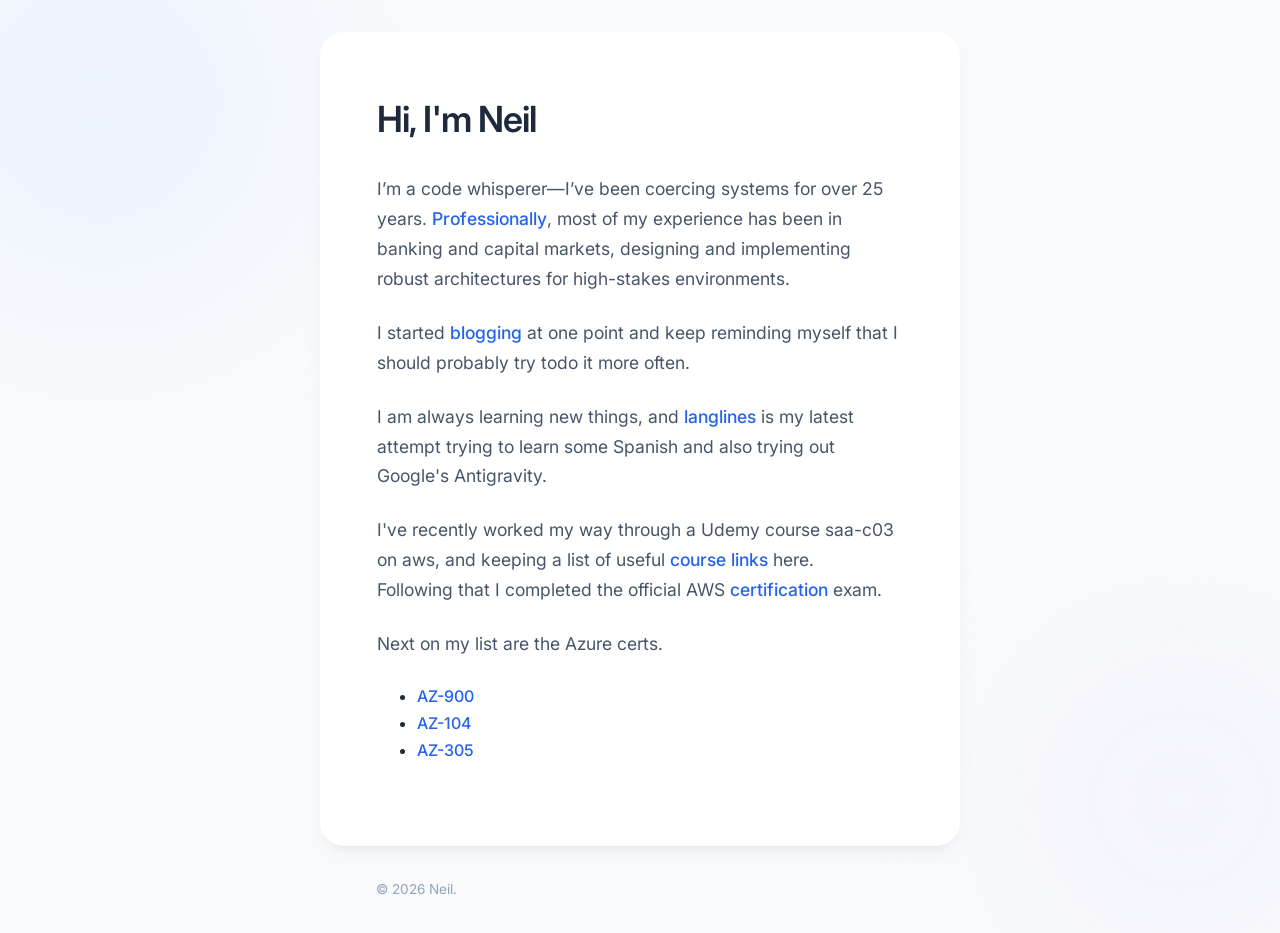
==== index.html @ c53922d1 "Add azure roadmap" ====
<!DOCTYPE html>
<html lang="en">
  <head>
    <meta charset="UTF-8" />
    <meta name="viewport" content="width=device-width, initial-scale=1.0" />
    <title>Neil | Systems Architect</title>
    <link rel="icon" type="image/x-icon" href="/public/favicon_io/favicon.ico">
    <link rel="preconnect" href="https://fonts.googleapis.com" />
    <link rel="preconnect" href="https://fonts.gstatic.com" crossorigin />
    <link
      href="https://fonts.googleapis.com/css2?family=Inter:wght@300;400;500;600&display=swap"
      rel="stylesheet"
    />
    <link rel="stylesheet" href="styles.css">
  </head>
  <body>
    <div class="blob blob-1"></div>
    <div class="blob blob-2"></div>

    <main class="container">
      <div class="card">
        <h1>Hi, I'm Neil</h1>

        <div class="bio-content">
          <p>
            I’m a code whisperer—I’ve been coercing systems for over 25 years.
            <a href="./vitae/index.html">Professionally</a>, most of my
            experience has been in banking and capital markets, designing and
            implementing robust architectures for high-stakes environments.
          </p>

          <p>
            I started <a href="https://lines-of-crow.blogspot.com/">blogging</a>
            at one point and keep reminding myself that I should probably try todo it more often.
          </p>

          <p>
            I am always learning new things, and
            <a href="./langlines/">langlines</a>
            is my latest attempt trying to learn some Spanish and also trying out
            Google's Antigravity.
          </p>

          <p>
            I've recently worked  my way through a Udemy course saa-c03 on aws,
            and keeping a list of useful <a href="./saa-c03.html">course links</a> here.<br>
            Following that I completed the official AWS <a href="https://www.credly.com/badges/476e3e68-6f9e-4b0d-ba41-b4c1c98e227a">certification</a> exam.
          </p>

          <p>
            Next on my list are the Azure certs.
            <ul>
              <li><a href="https://learn.microsoft.com/en-us/certifications/azure-fundamentals/">AZ-900</a></li>
              <li><a href="https://learn.microsoft.com/en-us/certifications/azure-administrator/">AZ-104</a></li>
              <li><a href="https://learn.microsoft.com/en-us/certifications/azure-solutions-architect-expert/">AZ-305</a></li>
            </ul>
          </p>

        </div>
      </div>

      <footer>
        &copy;
        <script>
          document.write(new Date().getFullYear());
        </script>
        Neil.
      </footer>
    </main>
  </body>
</html>
---- styles.css ----
:root {
  --bg-color: #f8fafc;
  --text-main: #1e293b;
  --text-muted: #475569;
  --accent: #2563eb;
  --card-bg: #ffffff;
}

/* Prevent horizontal scroll and handle vertical behavior */
html,
body {
  width: 100%;
  overflow-x: hidden;
  margin: 0;
  padding: 0;
}

body {
  font-family: "Inter", -apple-system, sans-serif;
  background-color: var(--bg-color);
  color: var(--text-main);
  display: flex;
  justify-content: center;
  align-items: center;
  min-height: 100vh;
  line-height: 1.7;
  position: relative; /* Context for absolute blobs */
}

.container {
  max-width: 640px;
  width: 90%; /* Ensure it doesn't hit screen edges on mobile */
  padding: 2rem 0;
  text-align: left;
  z-index: 1; /* Keep content above blobs */
}

.card {
  background: var(--card-bg);
  padding: 3.5rem;
  border-radius: 24px;
  box-shadow: 0 10px 25px -5px rgba(0, 0, 0, 0.05),
    0 8px 10px -6px rgba(0, 0, 0, 0.05);
  border: 1px solid rgba(255, 255, 255, 0.7);
}

h1 {
  font-size: 2.25rem;
  font-weight: 600;
  margin-top: 0;
  margin-bottom: 1.5rem;
  letter-spacing: -0.025em;
}

.bio-content p {
  font-size: 1.1rem;
  color: var(--text-muted);
  margin-bottom: 1.5rem;
}

a {
  color: var(--accent);
  text-decoration: none;
  font-weight: 500;
  border-bottom: 1px solid transparent;
  transition: all 0.2s ease;
}

a:hover {
  border-bottom: 1px solid var(--accent);
}

footer {
  margin-top: 2rem;
  font-size: 0.85rem;
  color: #94a3b8;
  padding-left: 3.5rem;
}

/* Background Decoration - Fixed positioning */
.blob {
  position: fixed; /* Fixed so they don't contribute to page height */
  z-index: -1;
  filter: blur(80px);
  opacity: 0.35;
  border-radius: 50%;
  pointer-events: none; /* Ensure they don't interfere with clicks */
}
.blob-1 {
  width: 400px;
  height: 400px;
  background: #dbeafe;
  top: -100px;
  left: -100px;
}
.blob-2 {
  width: 300px;
  height: 300px;
  background: #ede9fe;
  bottom: -50px;
  right: -50px;
}

@media (max-width: 600px) {
  .card {
    padding: 2rem;
  }
  footer {
    padding-left: 2rem;
  }
}
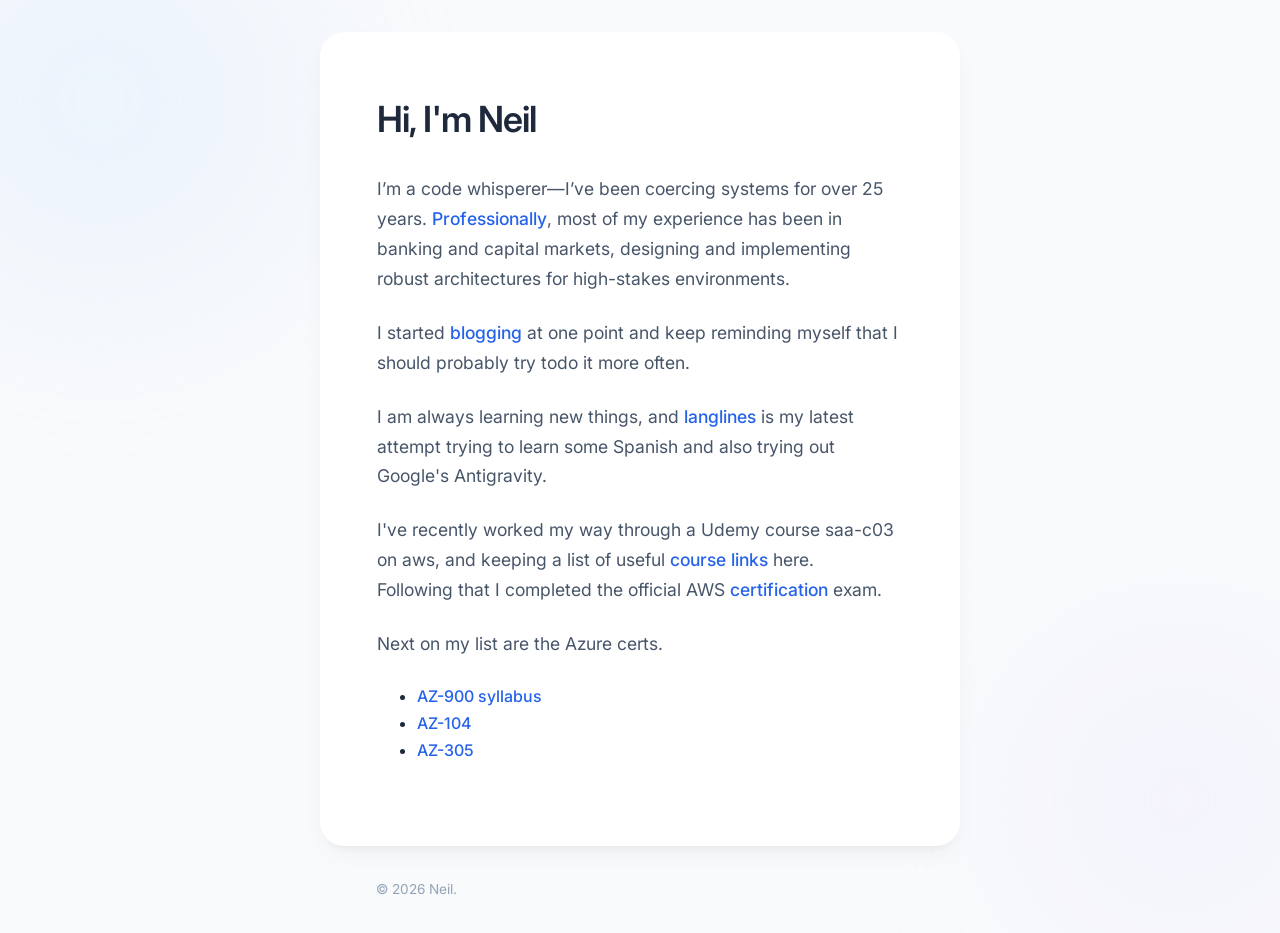
==== commit 83682d88: "Enhance AZ-900 link with syllabus reference Added a link to the AZ-900 syllabus alongside the certif" ====
--- a/index.html
+++ b/index.html
@@ -50,7 +50,7 @@
           <p>
             Next on my list are the Azure certs.
             <ul>
-              <li><a href="https://learn.microsoft.com/en-us/certifications/azure-fundamentals/">AZ-900</a></li>
+              <li><a href="https://learn.microsoft.com/en-us/certifications/azure-fundamentals/">AZ-900</a> <a href="https://learn.microsoft.com/en-gb/training/paths/azure-fundamentals-describe-azure-architecture-services/">syllabus</a></li>
               <li><a href="https://learn.microsoft.com/en-us/certifications/azure-administrator/">AZ-104</a></li>
               <li><a href="https://learn.microsoft.com/en-us/certifications/azure-solutions-architect-expert/">AZ-305</a></li>
             </ul>
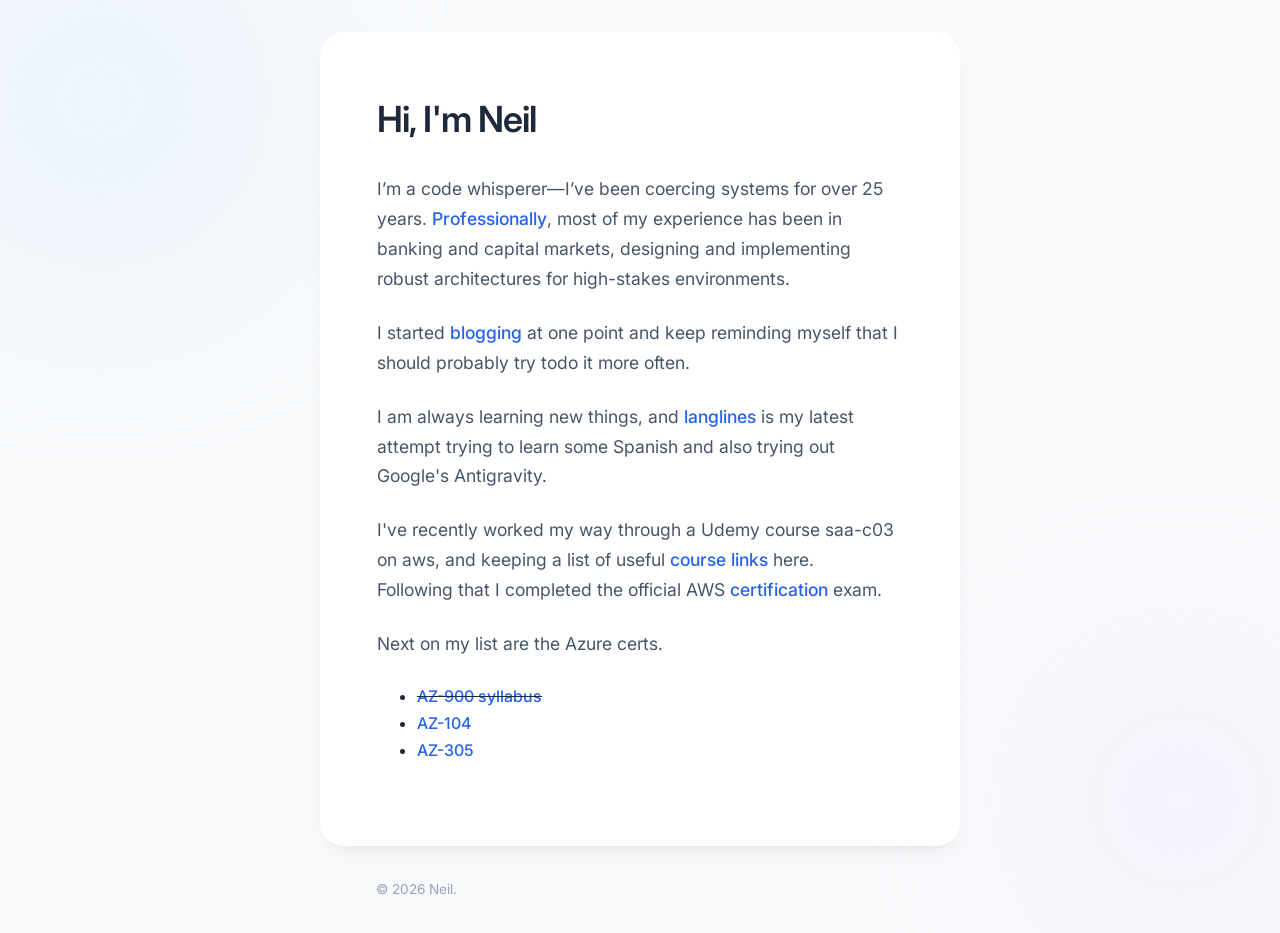
==== commit e5ceec33: "strikethrough AZ-900" ====
--- a/index.html
+++ b/index.html
@@ -50,7 +50,7 @@
           <p>
             Next on my list are the Azure certs.
             <ul>
-              <li><a href="https://learn.microsoft.com/en-us/certifications/azure-fundamentals/">AZ-900</a> <a href="https://learn.microsoft.com/en-gb/training/paths/azure-fundamentals-describe-azure-architecture-services/">syllabus</a></li>
+              <li><s><a href="https://learn.microsoft.com/en-us/certifications/azure-fundamentals/">AZ-900</a> <a href="https://learn.microsoft.com/en-gb/training/paths/azure-fundamentals-describe-azure-architecture-services/">syllabus</a></s></li>
               <li><a href="https://learn.microsoft.com/en-us/certifications/azure-administrator/">AZ-104</a></li>
               <li><a href="https://learn.microsoft.com/en-us/certifications/azure-solutions-architect-expert/">AZ-305</a></li>
             </ul>
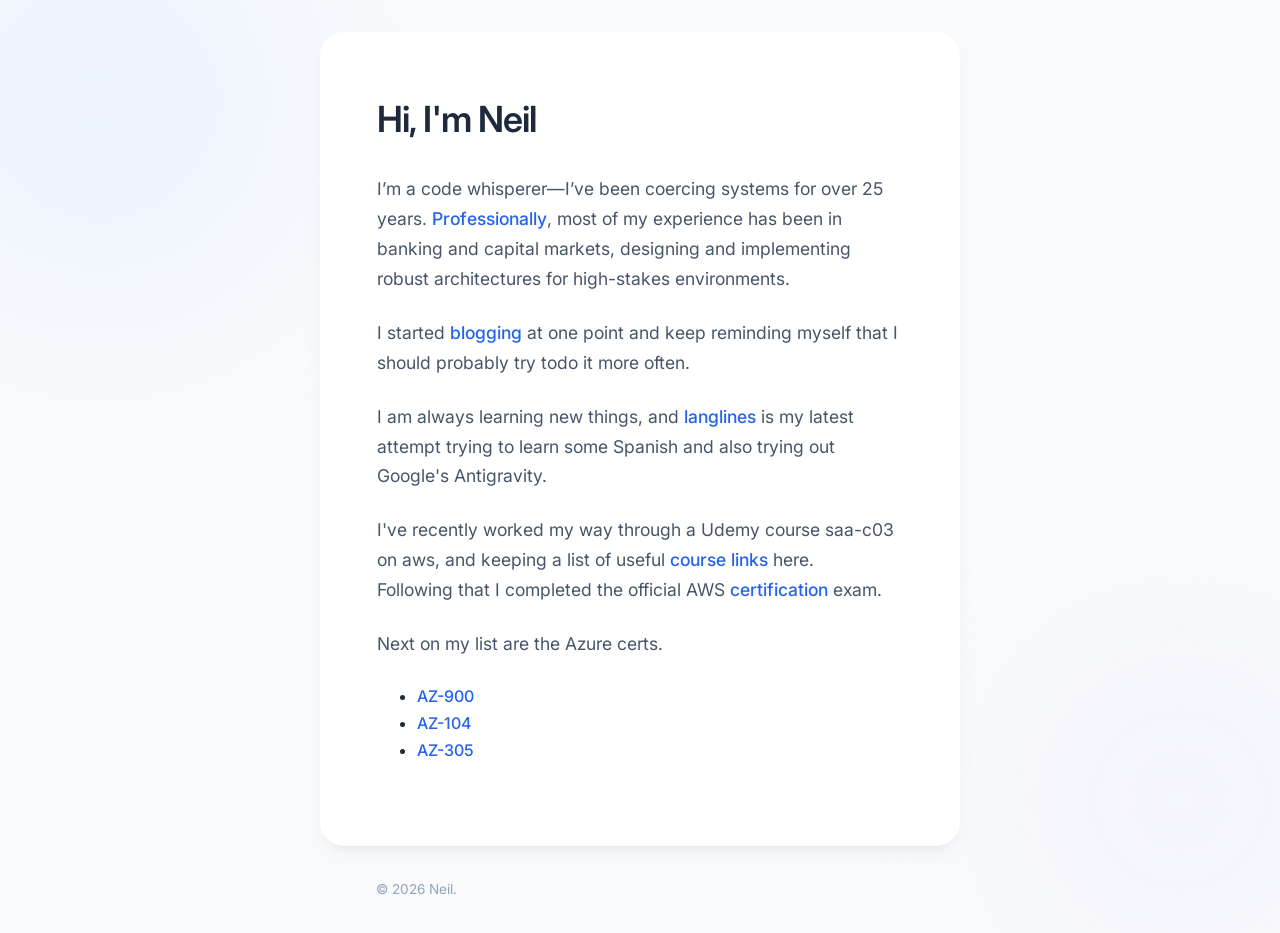
==== commit 217f59ab: "Add google tag" ====
--- a/index.html
+++ b/index.html
@@ -1,6 +1,15 @@
 <!DOCTYPE html>
 <html lang="en">
   <head>
+    <!-- Google tag (gtag.js) -->
+    <script async src="https://www.googletagmanager.com/gtag/js?id=G-Z1V49R7V3B"></script>
+    <script>
+      window.dataLayer = window.dataLayer || [];
+      function gtag(){dataLayer.push(arguments);}
+      gtag('js', new Date());
+
+      gtag('config', 'G-Z1V49R7V3B');
+    </script>
     <meta charset="UTF-8" />
     <meta name="viewport" content="width=device-width, initial-scale=1.0" />
     <title>Neil | Systems Architect</title>
@@ -50,7 +59,7 @@
           <p>
             Next on my list are the Azure certs.
             <ul>
-              <li><s><a href="https://learn.microsoft.com/en-us/certifications/azure-fundamentals/">AZ-900</a> <a href="https://learn.microsoft.com/en-gb/training/paths/azure-fundamentals-describe-azure-architecture-services/">syllabus</a></s></li>
+              <li><a href="https://learn.microsoft.com/en-us/certifications/azure-fundamentals/">AZ-900</a></li>
               <li><a href="https://learn.microsoft.com/en-us/certifications/azure-administrator/">AZ-104</a></li>
               <li><a href="https://learn.microsoft.com/en-us/certifications/azure-solutions-architect-expert/">AZ-305</a></li>
             </ul>
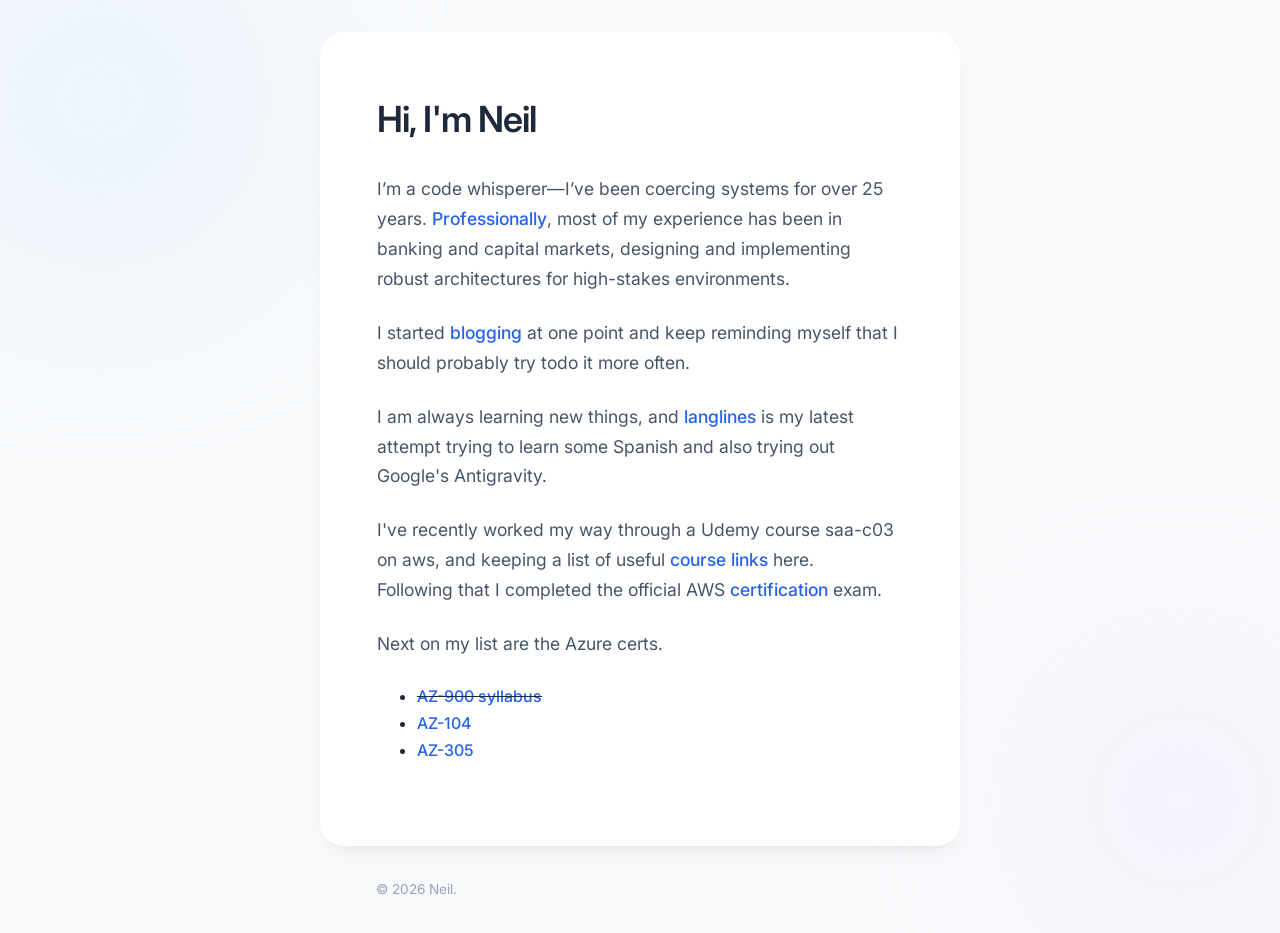
==== commit 2644f4ec: "Merge branch 'main' of https://github.com/crowne/crowne.github.io" ====
--- a/index.html
+++ b/index.html
@@ -59,7 +59,7 @@
           <p>
             Next on my list are the Azure certs.
             <ul>
-              <li><a href="https://learn.microsoft.com/en-us/certifications/azure-fundamentals/">AZ-900</a></li>
+              <li><s><a href="https://learn.microsoft.com/en-us/certifications/azure-fundamentals/">AZ-900</a> <a href="https://learn.microsoft.com/en-gb/training/paths/azure-fundamentals-describe-azure-architecture-services/">syllabus</a></s></li>
               <li><a href="https://learn.microsoft.com/en-us/certifications/azure-administrator/">AZ-104</a></li>
               <li><a href="https://learn.microsoft.com/en-us/certifications/azure-solutions-architect-expert/">AZ-305</a></li>
             </ul>
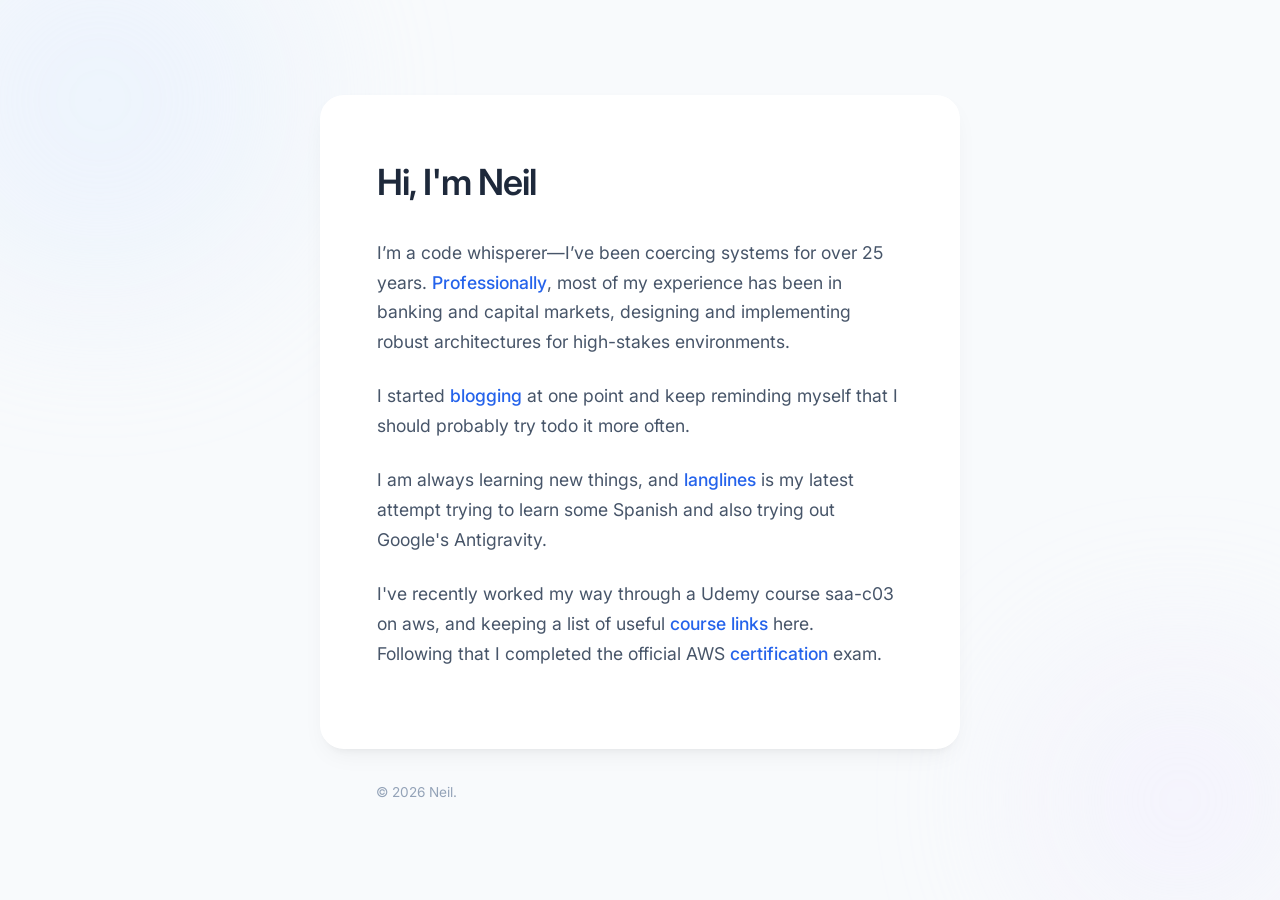
==== commit 47c0cd05: "remove Azure cert WIP" ====
--- a/index.html
+++ b/index.html
@@ -56,15 +56,6 @@
             Following that I completed the official AWS <a href="https://www.credly.com/badges/476e3e68-6f9e-4b0d-ba41-b4c1c98e227a">certification</a> exam.
           </p>
 
-          <p>
-            Next on my list are the Azure certs.
-            <ul>
-              <li><s><a href="https://learn.microsoft.com/en-us/certifications/azure-fundamentals/">AZ-900</a> <a href="https://learn.microsoft.com/en-gb/training/paths/azure-fundamentals-describe-azure-architecture-services/">syllabus</a></s></li>
-              <li><a href="https://learn.microsoft.com/en-us/certifications/azure-administrator/">AZ-104</a></li>
-              <li><a href="https://learn.microsoft.com/en-us/certifications/azure-solutions-architect-expert/">AZ-305</a></li>
-            </ul>
-          </p>
-
         </div>
       </div>
 
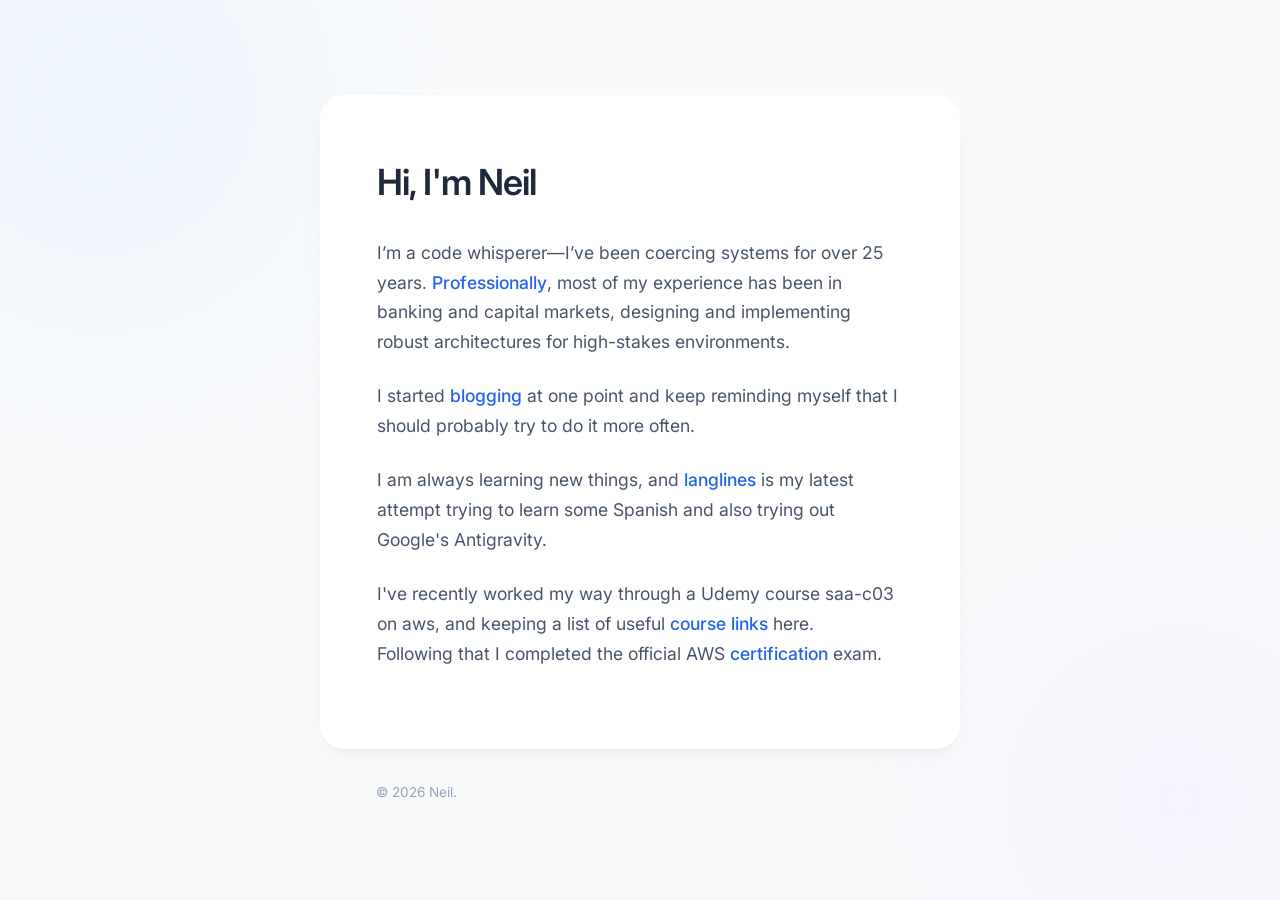
==== commit 1befb3d5: "todo typo" ====
--- a/index.html
+++ b/index.html
@@ -3,13 +3,13 @@
   <head>
     <!-- Google tag (gtag.js) -->
     <script async src="https://www.googletagmanager.com/gtag/js?id=G-Z1V49R7V3B"></script>
-    <script>
-      window.dataLayer = window.dataLayer || [];
-      function gtag(){dataLayer.push(arguments);}
-      gtag('js', new Date());
+        <script>
+              window.dataLayer = window.dataLayer || [];
+                    function gtag(){dataLayer.push(arguments);}
+                          gtag('js', new Date());
 
-      gtag('config', 'G-Z1V49R7V3B');
-    </script>
+                                gtag('config', 'G-Z1V49R7V3B');
+                                    </script>
     <meta charset="UTF-8" />
     <meta name="viewport" content="width=device-width, initial-scale=1.0" />
     <title>Neil | Systems Architect</title>
@@ -33,14 +33,14 @@
         <div class="bio-content">
           <p>
             I’m a code whisperer—I’ve been coercing systems for over 25 years.
-            <a href="./vitae/index.html">Professionally</a>, most of my
+            <a href="https://vitae-8l9.pages.dev/">Professionally</a>, most of my
             experience has been in banking and capital markets, designing and
             implementing robust architectures for high-stakes environments.
           </p>
 
           <p>
             I started <a href="https://lines-of-crow.blogspot.com/">blogging</a>
-            at one point and keep reminding myself that I should probably try todo it more often.
+            at one point and keep reminding myself that I should probably try to do it more often.
           </p>
 
           <p>
